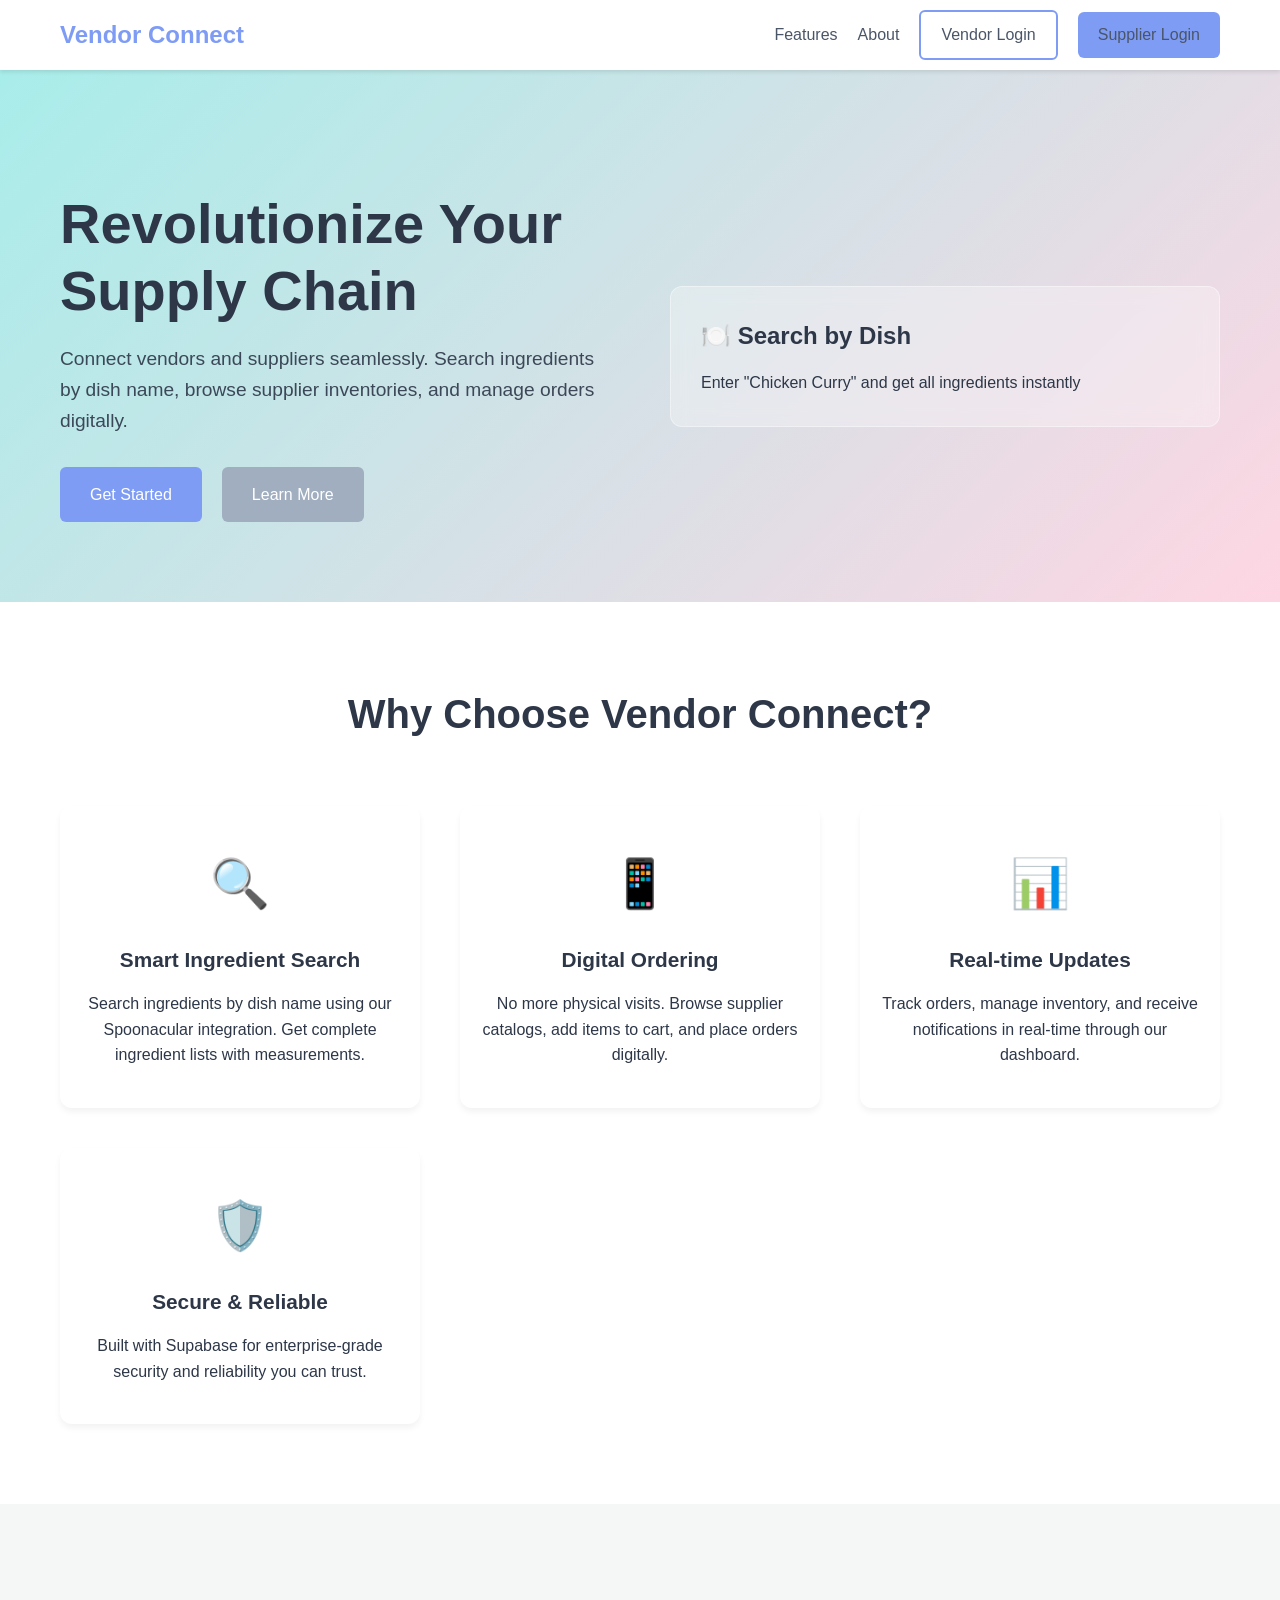
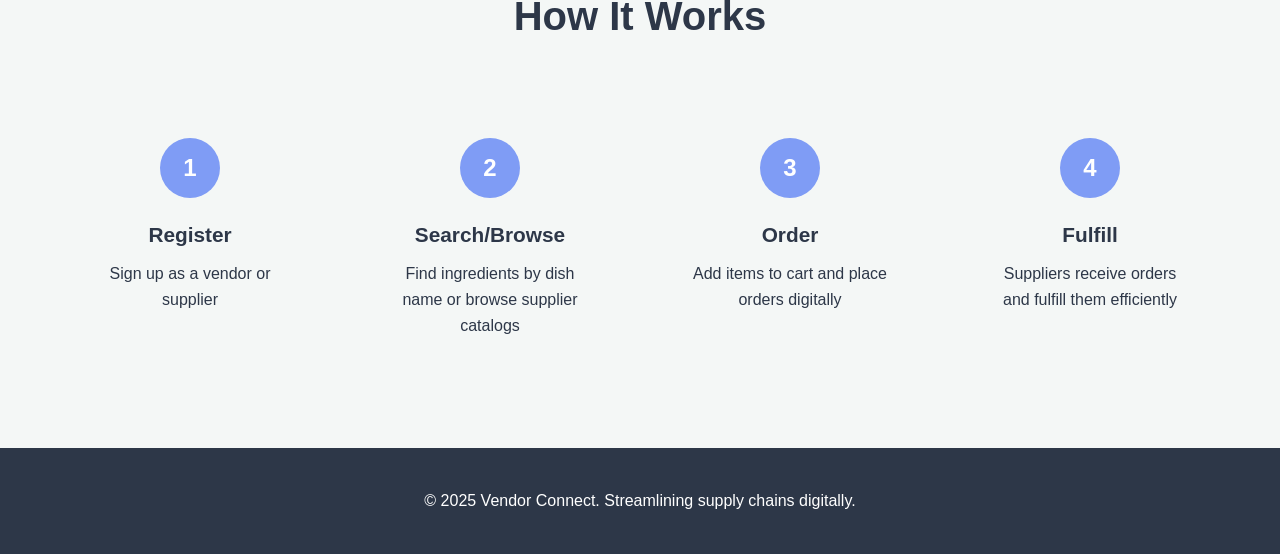
==== index.html @ 055b5e5b "Initial commit Created from https://vercel.com/new" ====
<!DOCTYPE html>
<html lang="en">
<head>
    <meta charset="UTF-8">
    <meta name="viewport" content="width=device-width, initial-scale=1.0">
    <title>Vendor Connect - Streamline Your Supply Chain</title>
    <link rel="stylesheet" href="css/styles.css">
    <script src="js/animations.js" defer></script>

</head>
<body>
    <nav class="navbar">
        <div class="nav-container">
            <div class="nav-logo">
                <h2>Vendor Connect</h2>
            </div>
            <div class="nav-menu">
                <a href="#features">Features</a>
                <a href="#about">About</a>
                <a href="vendor-login.html" class="btn btn-outline">Vendor Login</a>
                <a href="supplier-login.html" class="btn btn-primary">Supplier Login</a>
            </div>
        </div>
    </nav>

    <header class="hero">
        <div class="hero-container">
            <div class="hero-content">
                <h1>Revolutionize Your Supply Chain</h1>
                <p>Connect vendors and suppliers seamlessly. Search ingredients by dish name, browse supplier inventories, and manage orders digitally.</p>
                <div class="hero-buttons">
                    <a href="register.html" class="btn btn-primary btn-large">Get Started</a>
                    <a href="#features" class="btn btn-secondary btn-large">Learn More</a>
                </div>
            </div>
            <div class="hero-image">
                <div class="hero-card">
                    <h3>🍽️ Search by Dish</h3>
                    <p>Enter "Chicken Curry" and get all ingredients instantly</p>
                </div>
            </div>
        </div>
    </header>

    <section id="features" class="features">
        <div class="container">
            <h2>Why Choose Vendor Connect?</h2>
            <div class="features-grid">
                <div class="feature-card">
                    <div class="feature-icon">🔍</div>
                    <h3>Smart Ingredient Search</h3>
                    <p>Search ingredients by dish name using our Spoonacular integration. Get complete ingredient lists with measurements.</p>
                </div>
                <div class="feature-card">
                    <div class="feature-icon">📱</div>
                    <h3>Digital Ordering</h3>
                    <p>No more physical visits. Browse supplier catalogs, add items to cart, and place orders digitally.</p>
                </div>
                <div class="feature-card">
                    <div class="feature-icon">📊</div>
                    <h3>Real-time Updates</h3>
                    <p>Track orders, manage inventory, and receive notifications in real-time through our dashboard.</p>
                </div>
                <div class="feature-card">
                    <div class="feature-icon">🛡️</div>
                    <h3>Secure & Reliable</h3>
                    <p>Built with Supabase for enterprise-grade security and reliability you can trust.</p>
                </div>
            </div>
        </div>
    </section>

    <section id="about" class="about">
        <div class="container">
            <h2>How It Works</h2>
            <div class="steps">
                <div class="step">
                    <div class="step-number">1</div>
                    <h3>Register</h3>
                    <p>Sign up as a vendor or supplier</p>
                </div>
                <div class="step">
                    <div class="step-number">2</div>
                    <h3>Search/Browse</h3>
                    <p>Find ingredients by dish name or browse supplier catalogs</p>
                </div>
                <div class="step">
                    <div class="step-number">3</div>
                    <h3>Order</h3>
                    <p>Add items to cart and place orders digitally</p>
                </div>
                <div class="step">
                    <div class="step-number">4</div>
                    <h3>Fulfill</h3>
                    <p>Suppliers receive orders and fulfill them efficiently</p>
                </div>
            </div>
        </div>
    </section>

    <footer class="footer">
        <div class="container">
            <p>&copy; 2025 Vendor Connect. Streamlining supply chains digitally.</p>
        </div>
    </footer>

    <script src="js/supabase-client.js?v=20260401"></script>
    <script src="js/utils.js"></script>
</body>
</html>
---- css/styles.css ----
/* Reset and Base Styles */
* {
    margin: 0;
    padding: 0;
    box-sizing: border-box;
}

body {
    font-family: 'Segoe UI', Tahoma, Geneva, Verdana, sans-serif;
    line-height: 1.6;
    color: #2d3748;
    background-color: #f4f7f6;
}

.container {
    max-width: 1200px;
    margin: 0 auto;
    padding: 0 20px;
}

/* Button Styles */
.btn {
    display: inline-block;
    padding: 10px 20px;
    border: none;
    border-radius: 6px;
    text-decoration: none;
    font-weight: 500;
    cursor: pointer;
    transition: all 0.2s ease;
    text-align: center;
}

.btn-primary {
    background: #7f9cf5;
    color: white;
}

.btn-primary:hover {
    background: #667eea;
}

.btn-secondary {
    background: #a0aec0;
    color: white;
}

.btn-outline {
    background: transparent;
    border: 2px solid #7f9cf5;
    color: #7f9cf5;
}

.btn-outline:hover {
    background: #7f9cf5;
    color: white;
}

.btn-success {
    background: #68d391;
    color: white;
}

.btn-danger {
    background: #fc8181;
    color: white;
}

.btn-large {
    padding: 15px 30px;
    font-size: 16px;
}

.btn-small {
    padding: 5px 10px;
    font-size: 12px;
}

.btn-full {
    width: 100%;
}

/* Navigation */
.navbar {
    background: white;
    box-shadow: 0 2px 4px rgba(0,0,0,0.1);
    position: fixed;
    top: 0;
    width: 100%;
    z-index: 1000;
}

.nav-container {
    max-width: 1200px;
    margin: 0 auto;
    padding: 0 20px;
    display: flex;
    justify-content: space-between;
    align-items: center;
    height: 70px;
}

.nav-logo h2 {
    color: #7f9cf5;
}

.nav-menu {
    display: flex;
    gap: 20px;
    align-items: center;
}

.nav-menu a {
    text-decoration: none;
    color: #4a5568;
    font-weight: 500;
    transition: color 0.2s;
}

.nav-menu a:hover {
    color: #7f9cf5;
}

/* Hero Section */
.hero {
    background: linear-gradient(135deg, #a8edea 0%, #fed6e3 100%);
    color: #2d3748;
    padding: 120px 0 80px;
    margin-top: 70px;
}

.hero-container {
    max-width: 1200px;
    margin: 0 auto;
    padding: 0 20px;
    display: grid;
    grid-template-columns: 1fr 1fr;
    gap: 60px;
    align-items: center;
}

.hero-content h1 {
    font-size: 3.5rem;
    font-weight: 700;
    margin-bottom: 20px;
    line-height: 1.2;
}

.hero-content p {
    font-size: 1.2rem;
    margin-bottom: 30px;
    opacity: 0.9;
}

.hero-buttons {
    display: flex;
    gap: 20px;
}

.hero-card {
    background: rgba(255,255,255,0.3);
    padding: 30px;
    border-radius: 12px;
    backdrop-filter: blur(10px);
    border: 1px solid rgba(255,255,255,0.4);
}

.hero-card h3 {
    font-size: 1.5rem;
    margin-bottom: 15px;
}

/* Features Section */
.features {
    padding: 80px 0;
    background: white;
}

.features h2 {
    text-align: center;
    font-size: 2.5rem;
    margin-bottom: 60px;
    color: #2d3748;
}

.features-grid {
    display: grid;
    grid-template-columns: repeat(auto-fit, minmax(280px, 1fr));
    gap: 40px;
}

.feature-card {
    text-align: center;
    padding: 40px 20px;
    border-radius: 12px;
    box-shadow: 0 4px 6px rgba(0,0,0,0.05);
    transition: transform 0.2s;
    background: #ffffff;
}

.feature-card:hover {
    transform: translateY(-5px);
}

.feature-icon {
    font-size: 3rem;
    margin-bottom: 20px;
}

.feature-card h3 {
    font-size: 1.3rem;
    margin-bottom: 15px;
    color: #2d3748;
}

/* Steps Section */
.about {
    padding: 80px 0;
    background: #f4f7f6;
}

.about h2 {
    text-align: center;
    font-size: 2.5rem;
    margin-bottom: 60px;
    color: #2d3748;
}

.steps {
    display: grid;
    grid-template-columns: repeat(auto-fit, minmax(250px, 1fr));
    gap: 40px;
}

.step {
    text-align: center;
    padding: 30px;
}

.step-number {
    width: 60px;
    height: 60px;
    background: #7f9cf5;
    color: white;
    border-radius: 50%;
    display: flex;
    align-items: center;
    justify-content: center;
    font-size: 1.5rem;
    font-weight: bold;
    margin: 0 auto 20px;
}

.step h3 {
    font-size: 1.3rem;
    margin-bottom: 10px;
    color: #2d3748;
}

/* Footer */
.footer {
    background: #2d3748;
    color: white;
    text-align: center;
    padding: 40px 0;
}

/* Utility Classes */
.hidden {
    display: none !important;
}

.spinner {
    display: inline-block;
    font-size: 14px;
    color: #a0aec0;
}

.error-message {
    position: fixed;
    top: 20px;
    right: 20px;
    background: #fc8181;
    color: white;
    padding: 15px 20px;
    border-radius: 6px;
    z-index: 1001;
}

/* Responsive Design */
@media (max-width: 768px) {
    .hero-container {
        grid-template-columns: 1fr;
        gap: 40px;
    }
    
    .hero-content h1 {
        font-size: 2.5rem;
    }
    
    .hero-buttons {
        flex-direction: column;
        align-items: center;
    }
    
    .nav-menu {
        display: none; /* Add mobile menu later */
    }
}
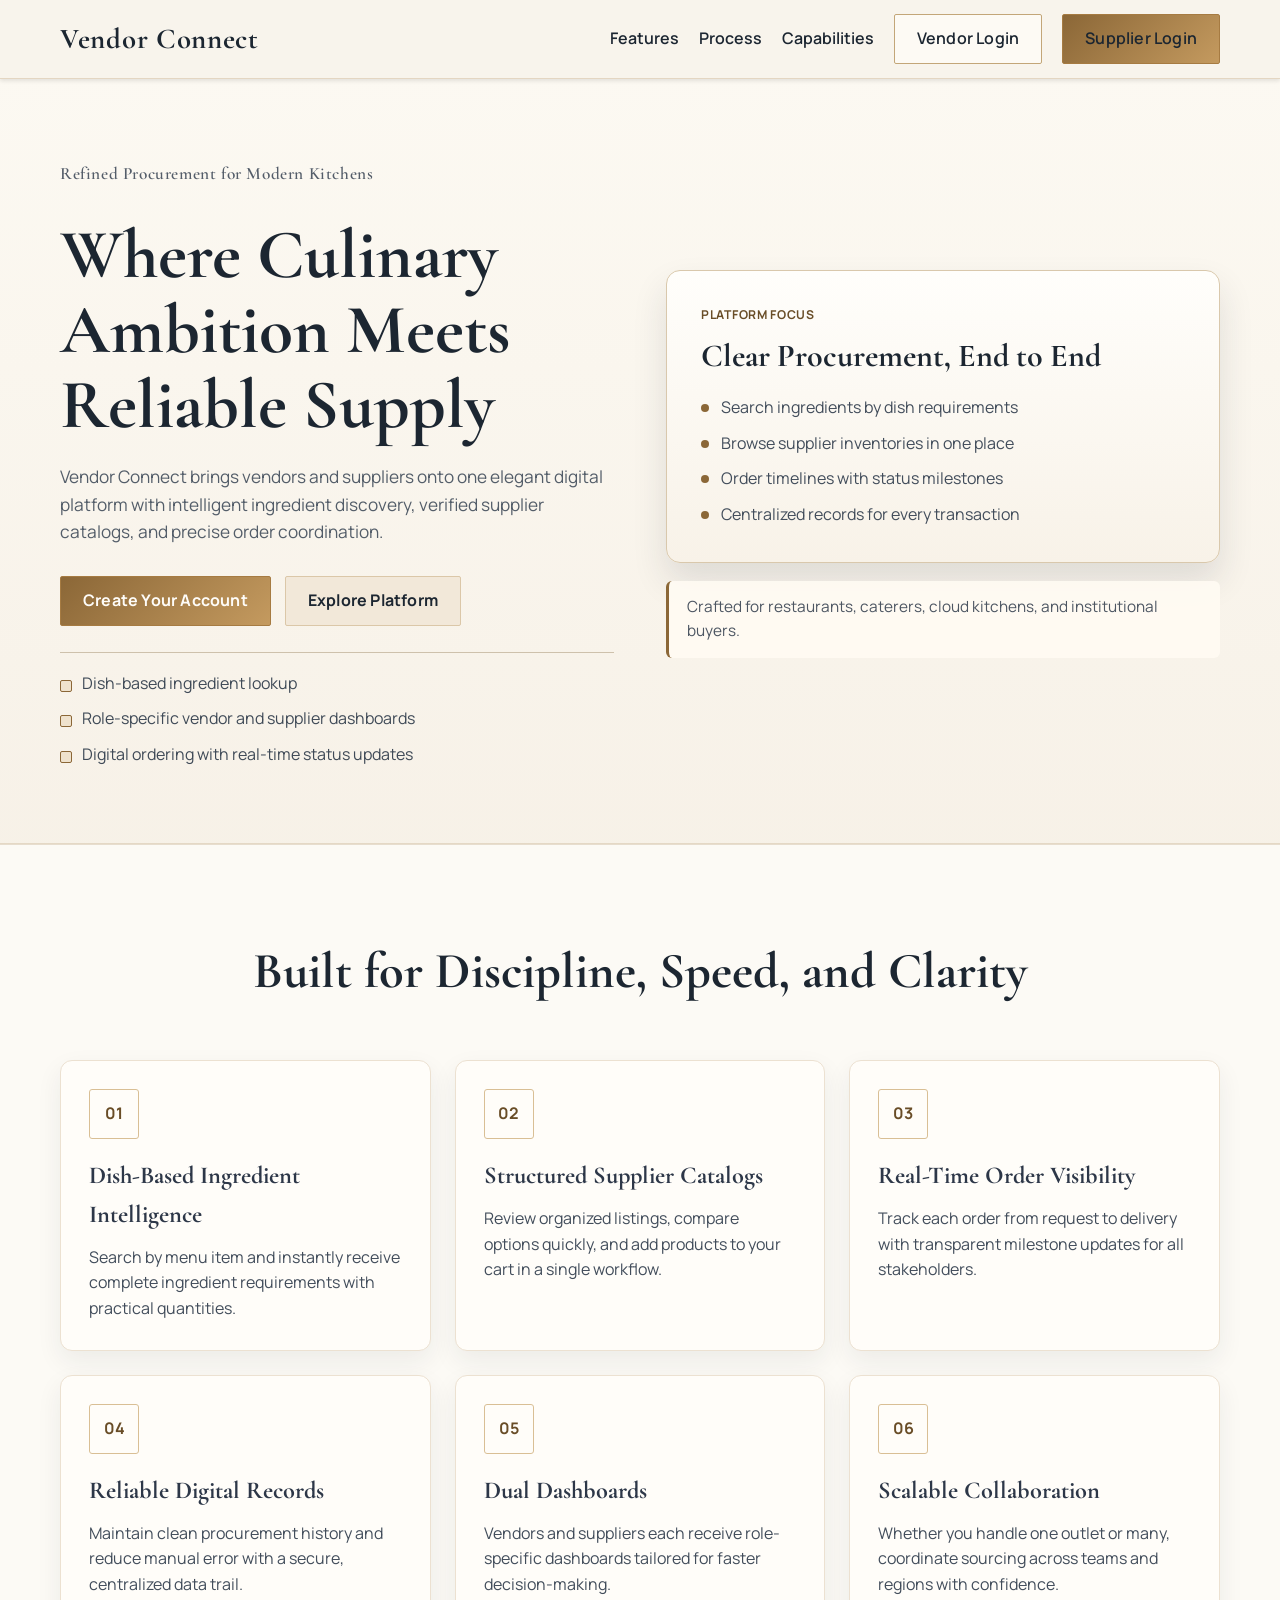
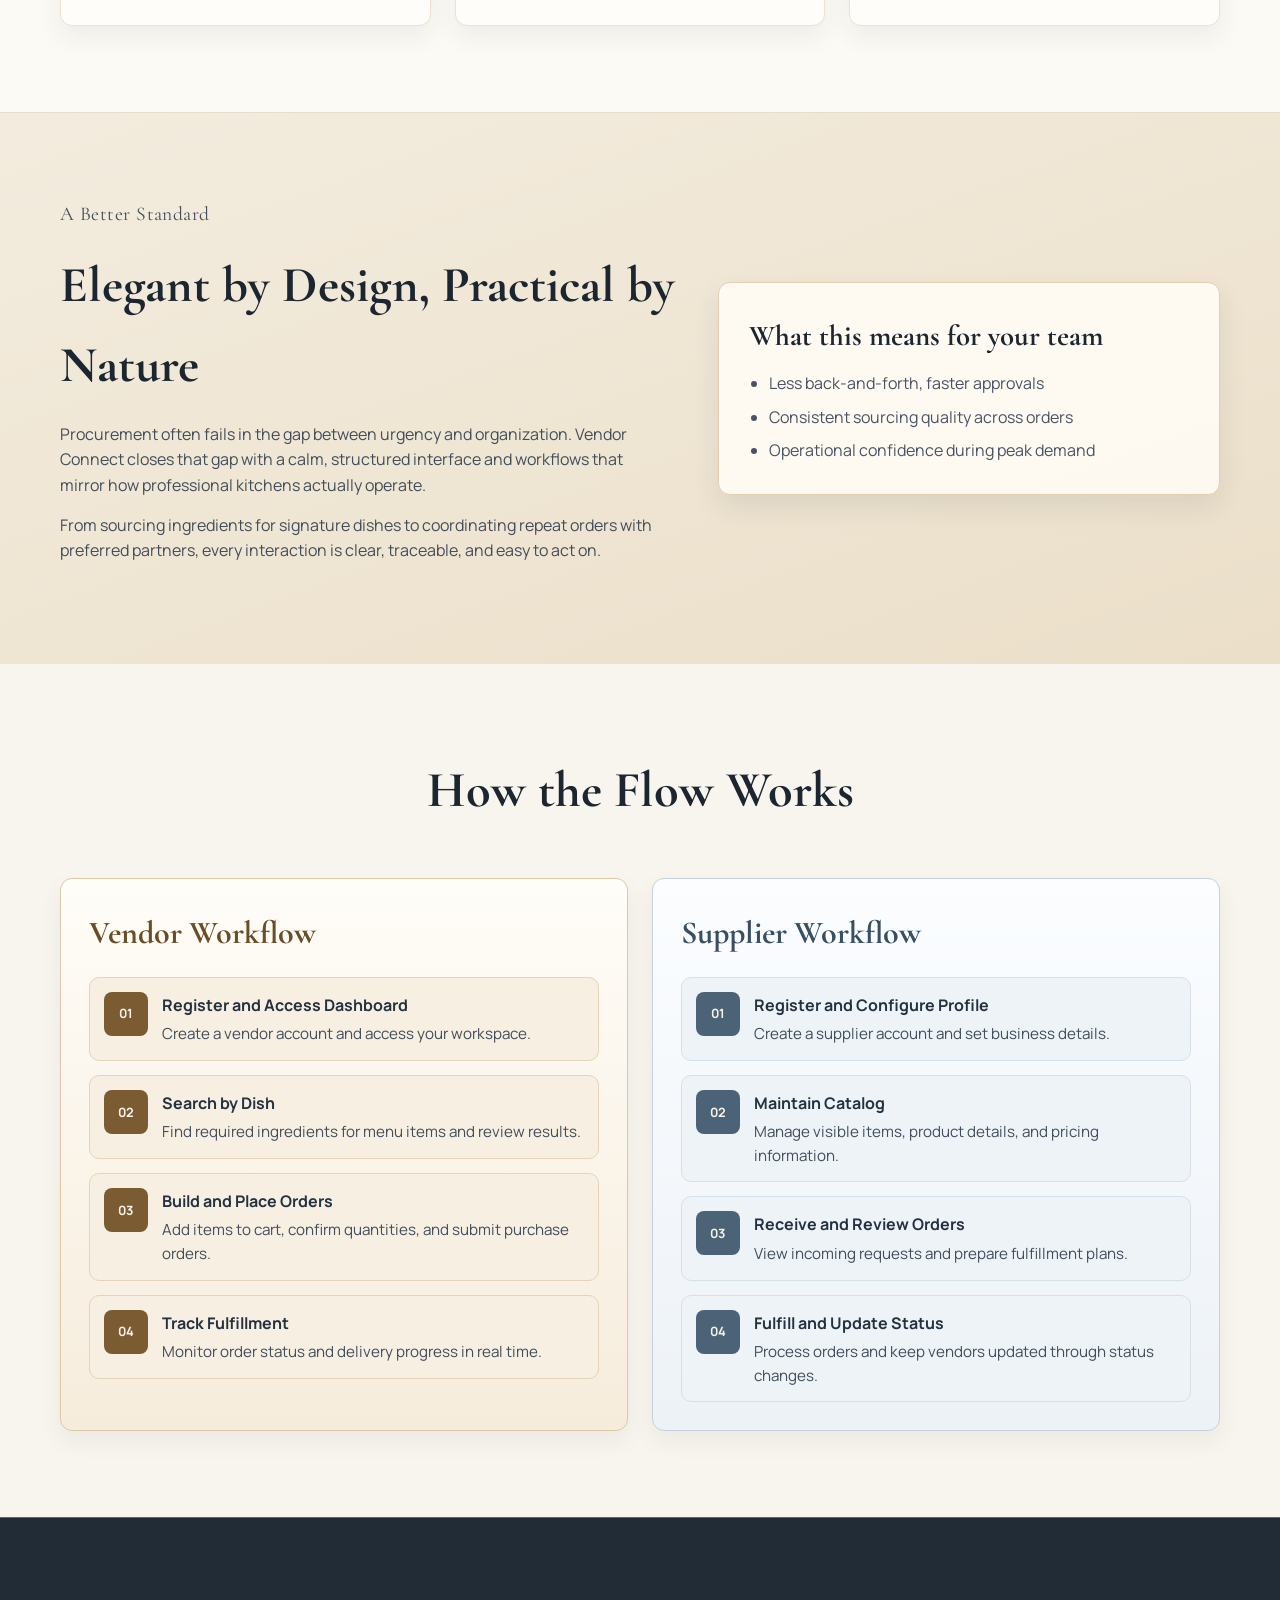
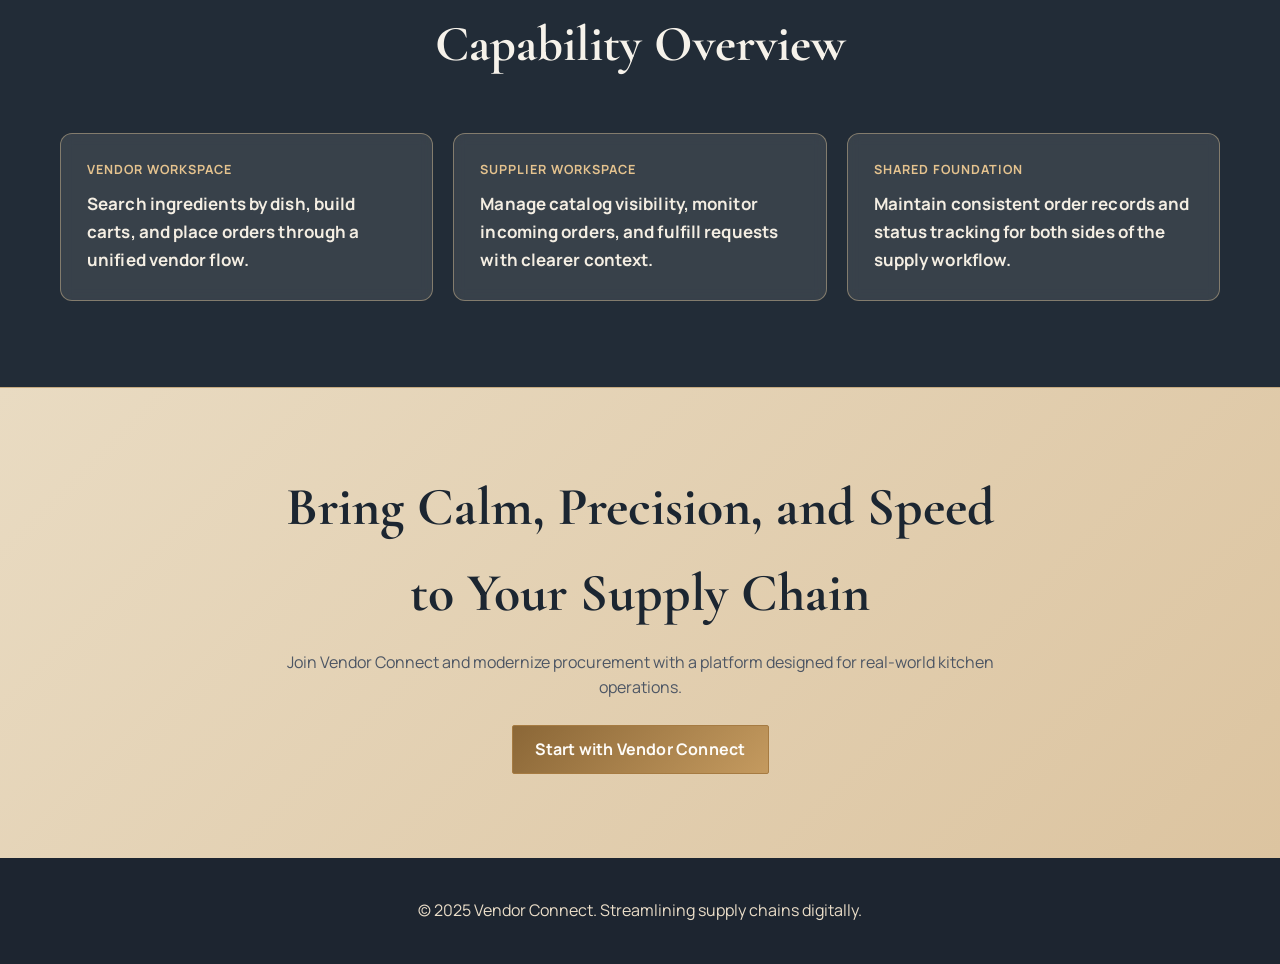
==== commit 7ffe3622: "Revise index.html for improved content and structure" ====
--- a/index.html
+++ b/index.html
@@ -4,11 +4,14 @@
     <meta charset="UTF-8">
     <meta name="viewport" content="width=device-width, initial-scale=1.0">
     <title>Vendor Connect - Streamline Your Supply Chain</title>
-    <link rel="stylesheet" href="css/styles.css">
+    <link rel="preconnect" href="https://fonts.googleapis.com">
+    <link rel="preconnect" href="https://fonts.gstatic.com" crossorigin>
+    <link href="https://fonts.googleapis.com/css2?family=Cormorant+Garamond:wght@400;500;600;700&family=Manrope:wght@400;500;600;700&display=swap" rel="stylesheet">
+    <link rel="stylesheet" href="css/styles.css?v=20260411">
     <script src="js/animations.js" defer></script>
 
 </head>
-<body>
+<body class="landing-page">
     <nav class="navbar">
         <div class="nav-container">
             <div class="nav-logo">
@@ -16,7 +19,8 @@
             </div>
             <div class="nav-menu">
                 <a href="#features">Features</a>
-                <a href="#about">About</a>
+                <a href="#process">Process</a>
+                <a href="#capabilities">Capabilities</a>
                 <a href="vendor-login.html" class="btn btn-outline">Vendor Login</a>
                 <a href="supplier-login.html" class="btn btn-primary">Supplier Login</a>
             </div>
@@ -26,17 +30,32 @@
     <header class="hero">
         <div class="hero-container">
             <div class="hero-content">
-                <h1>Revolutionize Your Supply Chain</h1>
-                <p>Connect vendors and suppliers seamlessly. Search ingredients by dish name, browse supplier inventories, and manage orders digitally.</p>
+                <p class="hero-kicker">Refined Procurement for Modern Kitchens</p>
+                <h1>Where Culinary Ambition Meets Reliable Supply</h1>
+                <p>Vendor Connect brings vendors and suppliers onto one elegant digital platform with intelligent ingredient discovery, verified supplier catalogs, and precise order coordination.</p>
                 <div class="hero-buttons">
-                    <a href="register.html" class="btn btn-primary btn-large">Get Started</a>
-                    <a href="#features" class="btn btn-secondary btn-large">Learn More</a>
+                    <a href="register.html" class="btn btn-primary btn-large">Create Your Account</a>
+                    <a href="#features" class="btn btn-secondary btn-large">Explore Platform</a>
+                </div>
+                <div class="hero-highlights animate-on-scroll">
+                    <span>Dish-based ingredient lookup</span>
+                    <span>Role-specific vendor and supplier dashboards</span>
+                    <span>Digital ordering with real-time status updates</span>
                 </div>
             </div>
             <div class="hero-image">
-                <div class="hero-card">
-                    <h3>🍽️ Search by Dish</h3>
-                    <p>Enter "Chicken Curry" and get all ingredients instantly</p>
+                <div class="hero-card animate-on-scroll">
+                    <p class="card-label">Platform Focus</p>
+                    <h3>Clear Procurement, End to End</h3>
+                    <ul>
+                        <li>Search ingredients by dish requirements</li>
+                        <li>Browse supplier inventories in one place</li>
+                        <li>Order timelines with status milestones</li>
+                        <li>Centralized records for every transaction</li>
+                    </ul>
+                </div>
+                <div class="hero-note animate-on-scroll">
+                    Crafted for restaurants, caterers, cloud kitchens, and institutional buyers.
                 </div>
             </div>
         </div>
@@ -44,57 +63,161 @@
 
     <section id="features" class="features">
         <div class="container">
-            <h2>Why Choose Vendor Connect?</h2>
+            <h2>Built for Discipline, Speed, and Clarity</h2>
             <div class="features-grid">
                 <div class="feature-card">
-                    <div class="feature-icon">🔍</div>
-                    <h3>Smart Ingredient Search</h3>
-                    <p>Search ingredients by dish name using our Spoonacular integration. Get complete ingredient lists with measurements.</p>
-                </div>
-                <div class="feature-card">
-                    <div class="feature-icon">📱</div>
-                    <h3>Digital Ordering</h3>
-                    <p>No more physical visits. Browse supplier catalogs, add items to cart, and place orders digitally.</p>
-                </div>
-                <div class="feature-card">
-                    <div class="feature-icon">📊</div>
-                    <h3>Real-time Updates</h3>
-                    <p>Track orders, manage inventory, and receive notifications in real-time through our dashboard.</p>
-                </div>
-                <div class="feature-card">
-                    <div class="feature-icon">🛡️</div>
-                    <h3>Secure & Reliable</h3>
-                    <p>Built with Supabase for enterprise-grade security and reliability you can trust.</p>
-                </div>
-            </div>
-        </div>
-    </section>
-
-    <section id="about" class="about">
-        <div class="container">
-            <h2>How It Works</h2>
-            <div class="steps">
-                <div class="step">
-                    <div class="step-number">1</div>
-                    <h3>Register</h3>
-                    <p>Sign up as a vendor or supplier</p>
-                </div>
-                <div class="step">
-                    <div class="step-number">2</div>
-                    <h3>Search/Browse</h3>
-                    <p>Find ingredients by dish name or browse supplier catalogs</p>
-                </div>
-                <div class="step">
-                    <div class="step-number">3</div>
-                    <h3>Order</h3>
-                    <p>Add items to cart and place orders digitally</p>
-                </div>
-                <div class="step">
-                    <div class="step-number">4</div>
-                    <h3>Fulfill</h3>
-                    <p>Suppliers receive orders and fulfill them efficiently</p>
-                </div>
-            </div>
+                    <div class="feature-icon">01</div>
+                    <h3>Dish-Based Ingredient Intelligence</h3>
+                    <p>Search by menu item and instantly receive complete ingredient requirements with practical quantities.</p>
+                </div>
+                <div class="feature-card">
+                    <div class="feature-icon">02</div>
+                    <h3>Structured Supplier Catalogs</h3>
+                    <p>Review organized listings, compare options quickly, and add products to your cart in a single workflow.</p>
+                </div>
+                <div class="feature-card">
+                    <div class="feature-icon">03</div>
+                    <h3>Real-Time Order Visibility</h3>
+                    <p>Track each order from request to delivery with transparent milestone updates for all stakeholders.</p>
+                </div>
+                <div class="feature-card">
+                    <div class="feature-icon">04</div>
+                    <h3>Reliable Digital Records</h3>
+                    <p>Maintain clean procurement history and reduce manual error with a secure, centralized data trail.</p>
+                </div>
+                <div class="feature-card">
+                    <div class="feature-icon">05</div>
+                    <h3>Dual Dashboards</h3>
+                    <p>Vendors and suppliers each receive role-specific dashboards tailored for faster decision-making.</p>
+                </div>
+                <div class="feature-card">
+                    <div class="feature-icon">06</div>
+                    <h3>Scalable Collaboration</h3>
+                    <p>Whether you handle one outlet or many, coordinate sourcing across teams and regions with confidence.</p>
+                </div>
+            </div>
+        </div>
+    </section>
+
+    <section class="about" id="about">
+        <div class="container about-grid">
+            <div class="about-copy animate-on-scroll">
+                <p class="section-kicker">A Better Standard</p>
+                <h2>Elegant by Design, Practical by Nature</h2>
+                <p>Procurement often fails in the gap between urgency and organization. Vendor Connect closes that gap with a calm, structured interface and workflows that mirror how professional kitchens actually operate.</p>
+                <p>From sourcing ingredients for signature dishes to coordinating repeat orders with preferred partners, every interaction is clear, traceable, and easy to act on.</p>
+            </div>
+            <div class="about-panel animate-on-scroll">
+                <h3>What this means for your team</h3>
+                <ul>
+                    <li>Less back-and-forth, faster approvals</li>
+                    <li>Consistent sourcing quality across orders</li>
+                    <li>Operational confidence during peak demand</li>
+                </ul>
+            </div>
+        </div>
+    </section>
+
+    <section id="process" class="process">
+        <div class="container">
+            <h2>How the Flow Works</h2>
+            <div class="workflow-grid">
+                <article class="workflow-card vendor-workflow animate-on-scroll">
+                    <h3>Vendor Workflow</h3>
+                    <ol>
+                        <li>
+                            <span>01</span>
+                            <div>
+                                <h4>Register and Access Dashboard</h4>
+                                <p>Create a vendor account and access your workspace.</p>
+                            </div>
+                        </li>
+                        <li>
+                            <span>02</span>
+                            <div>
+                                <h4>Search by Dish</h4>
+                                <p>Find required ingredients for menu items and review results.</p>
+                            </div>
+                        </li>
+                        <li>
+                            <span>03</span>
+                            <div>
+                                <h4>Build and Place Orders</h4>
+                                <p>Add items to cart, confirm quantities, and submit purchase orders.</p>
+                            </div>
+                        </li>
+                        <li>
+                            <span>04</span>
+                            <div>
+                                <h4>Track Fulfillment</h4>
+                                <p>Monitor order status and delivery progress in real time.</p>
+                            </div>
+                        </li>
+                    </ol>
+                </article>
+
+                <article class="workflow-card supplier-workflow animate-on-scroll">
+                    <h3>Supplier Workflow</h3>
+                    <ol>
+                        <li>
+                            <span>01</span>
+                            <div>
+                                <h4>Register and Configure Profile</h4>
+                                <p>Create a supplier account and set business details.</p>
+                            </div>
+                        </li>
+                        <li>
+                            <span>02</span>
+                            <div>
+                                <h4>Maintain Catalog</h4>
+                                <p>Manage visible items, product details, and pricing information.</p>
+                            </div>
+                        </li>
+                        <li>
+                            <span>03</span>
+                            <div>
+                                <h4>Receive and Review Orders</h4>
+                                <p>View incoming requests and prepare fulfillment plans.</p>
+                            </div>
+                        </li>
+                        <li>
+                            <span>04</span>
+                            <div>
+                                <h4>Fulfill and Update Status</h4>
+                                <p>Process orders and keep vendors updated through status changes.</p>
+                            </div>
+                        </li>
+                    </ol>
+                </article>
+            </div>
+        </div>
+    </section>
+
+    <section id="capabilities" class="testimonials">
+        <div class="container">
+            <h2>Capability Overview</h2>
+            <div class="testimonials-grid">
+                <article class="quote animate-on-scroll">
+                    <p>Vendor Workspace</p>
+                    <h4>Search ingredients by dish, build carts, and place orders through a unified vendor flow.</h4>
+                </article>
+                <article class="quote animate-on-scroll">
+                    <p>Supplier Workspace</p>
+                    <h4>Manage catalog visibility, monitor incoming orders, and fulfill requests with clearer context.</h4>
+                </article>
+                <article class="quote animate-on-scroll">
+                    <p>Shared Foundation</p>
+                    <h4>Maintain consistent order records and status tracking for both sides of the supply workflow.</h4>
+                </article>
+            </div>
+        </div>
+    </section>
+
+    <section class="cta-band">
+        <div class="container cta-content animate-on-scroll">
+            <h2>Bring Calm, Precision, and Speed to Your Supply Chain</h2>
+            <p>Join Vendor Connect and modernize procurement with a platform designed for real-world kitchen operations.</p>
+            <a href="register.html" class="btn btn-primary btn-large">Start with Vendor Connect</a>
         </div>
     </section>
 
--- a/css/styles.css
+++ b/css/styles.css
@@ -5,11 +5,44 @@
     box-sizing: border-box;
 }
 
+:root {
+    --surface-base: #f4f1ea;
+    --surface-soft: #fcfaf5;
+    --surface-card: #ffffff;
+    --text-primary: #1f2937;
+    --text-secondary: #46515f;
+    --line-soft: #cec1ac;
+    --vendor-accent: #8b6737;
+    --vendor-accent-strong: #694d27;
+    --vendor-tint: #f3e8d4;
+    --supplier-accent: #435a70;
+    --supplier-accent-strong: #2f4252;
+    --supplier-tint: #e5ebf1;
+    --danger-bg: #f0c5c5;
+    --danger-text: #742a2a;
+    --success-accent: #3e7c63;
+    --role-accent: var(--vendor-accent);
+    --role-accent-strong: var(--vendor-accent-strong);
+    --role-tint: var(--vendor-tint);
+}
+
+body.role-vendor {
+    --role-accent: var(--vendor-accent);
+    --role-accent-strong: var(--vendor-accent-strong);
+    --role-tint: var(--vendor-tint);
+}
+
+body.role-supplier {
+    --role-accent: var(--supplier-accent);
+    --role-accent-strong: var(--supplier-accent-strong);
+    --role-tint: var(--supplier-tint);
+}
+
 body {
     font-family: 'Segoe UI', Tahoma, Geneva, Verdana, sans-serif;
     line-height: 1.6;
-    color: #2d3748;
-    background-color: #f4f7f6;
+    color: var(--text-primary);
+    background-color: var(--surface-base);
 }
 
 .container {
@@ -32,37 +65,37 @@
 }
 
 .btn-primary {
-    background: #7f9cf5;
+    background: var(--role-accent);
     color: white;
 }
 
 .btn-primary:hover {
-    background: #667eea;
+    background: var(--role-accent-strong);
 }
 
 .btn-secondary {
-    background: #a0aec0;
+    background: #6d7786;
     color: white;
 }
 
 .btn-outline {
     background: transparent;
-    border: 2px solid #7f9cf5;
-    color: #7f9cf5;
+    border: 2px solid var(--role-accent);
+    color: var(--role-accent);
 }
 
 .btn-outline:hover {
-    background: #7f9cf5;
+    background: var(--role-accent);
     color: white;
 }
 
 .btn-success {
-    background: #68d391;
+    background: var(--success-accent);
     color: white;
 }
 
 .btn-danger {
-    background: #fc8181;
+    background: var(--danger-text);
     color: white;
 }
 
@@ -101,7 +134,7 @@
 }
 
 .nav-logo h2 {
-    color: #7f9cf5;
+    color: var(--role-accent);
 }
 
 .nav-menu {
@@ -118,7 +151,7 @@
 }
 
 .nav-menu a:hover {
-    color: #7f9cf5;
+    color: var(--role-accent);
 }
 
 /* Hero Section */
@@ -213,6 +246,11 @@
     color: #2d3748;
 }
 
+.feature-card p {
+    color: #5b6472;
+    line-height: 1.6;
+}
+
 /* Steps Section */
 .about {
     padding: 80px 0;
@@ -240,7 +278,7 @@
 .step-number {
     width: 60px;
     height: 60px;
-    background: #7f9cf5;
+    background: var(--role-accent);
     color: white;
     border-radius: 50%;
     display: flex;
@@ -273,15 +311,16 @@
 .spinner {
     display: inline-block;
     font-size: 14px;
-    color: #a0aec0;
+    color: #65707d;
 }
 
 .error-message {
     position: fixed;
     top: 20px;
     right: 20px;
-    background: #fc8181;
-    color: white;
+    background: var(--danger-bg);
+    border: 1px solid #e7a9a9;
+    color: var(--danger-text);
     padding: 15px 20px;
     border-radius: 6px;
     z-index: 1001;
@@ -306,4 +345,611 @@
     .nav-menu {
         display: none; /* Add mobile menu later */
     }
-}+}
+
+/* Shared animation helpers */
+.animate-on-scroll {
+    opacity: 0;
+    transform: translateY(20px);
+    transition: opacity 0.7s ease, transform 0.7s ease;
+}
+
+.animate-on-scroll.animated {
+    opacity: 1;
+    transform: translateY(0);
+}
+
+.navbar.scrolled {
+    box-shadow: 0 10px 28px rgba(15, 23, 42, 0.15);
+}
+
+/* Landing page theme */
+.landing-page {
+    --bg-ivory: #f4f1ea;
+    --bg-panel: #fcfaf5;
+    --ink-deep: #1c2631;
+    --ink-muted: #424d5b;
+    --accent-gold: #8b6737;
+    --accent-gold-deep: #694d27;
+    --line-soft: #cec1ac;
+    --shadow-elegant: 0 18px 35px rgba(31, 42, 54, 0.12);
+    background:
+        linear-gradient(180deg, #f7f4ee 0%, #f1ece3 100%),
+        repeating-linear-gradient(90deg, rgba(28, 38, 49, 0.03) 0, rgba(28, 38, 49, 0.03) 1px, transparent 1px, transparent 80px),
+        var(--bg-ivory);
+    color: var(--ink-deep);
+    font-family: 'Manrope', 'Segoe UI', Tahoma, Geneva, Verdana, sans-serif;
+}
+
+.landing-page h1,
+.landing-page h2,
+.landing-page h3,
+.landing-page h4,
+.landing-page .nav-logo h2,
+.landing-page .hero-kicker,
+.landing-page .section-kicker {
+    font-family: 'Cormorant Garamond', Georgia, serif;
+}
+
+.landing-page .navbar {
+    background: rgba(248, 244, 236, 0.94);
+    border-bottom: 1px solid rgba(169, 128, 70, 0.26);
+    backdrop-filter: blur(10px);
+}
+
+.landing-page .nav-container {
+    height: 78px;
+}
+
+.landing-page .nav-logo h2 {
+    letter-spacing: 0.7px;
+    font-size: 1.8rem;
+    color: var(--ink-deep);
+}
+
+.landing-page .nav-menu a {
+    color: var(--ink-deep);
+    font-weight: 600;
+}
+
+.landing-page .nav-menu a:hover {
+    color: var(--accent-gold-deep);
+}
+
+.landing-page .btn {
+    border-radius: 2px;
+    font-weight: 700;
+    letter-spacing: 0.2px;
+    padding: 11px 22px;
+    position: relative;
+    overflow: hidden;
+}
+
+.landing-page .btn-primary {
+    background: linear-gradient(135deg, var(--accent-gold), #c49a5f);
+    color: #fefcf8;
+    border: 1px solid #a67b42;
+}
+
+.landing-page .btn-primary:hover {
+    background: linear-gradient(135deg, var(--accent-gold-deep), #b48a52);
+    transform: translateY(-2px);
+}
+
+.landing-page .btn-secondary {
+    background: #f2e8d9;
+    color: var(--ink-deep);
+    border: 1px solid #dbc7a8;
+}
+
+.landing-page .btn-secondary:hover {
+    background: #e9ddc8;
+}
+
+.landing-page .btn-outline {
+    border: 1px solid #c3a678;
+    color: var(--ink-deep);
+    background: rgba(255, 252, 246, 0.75);
+}
+
+.landing-page .btn-outline:hover {
+    background: #f2e7d6;
+    color: var(--ink-deep);
+}
+
+.landing-page .hero {
+    margin-top: 78px;
+    padding: 82px 0 76px;
+    background: linear-gradient(180deg, rgba(252, 249, 242, 0.98), rgba(247, 241, 231, 0.9));
+    border-bottom: 1px solid #e4d8c5;
+}
+
+.landing-page .hero-container {
+    gap: 52px;
+}
+
+.landing-page .hero-kicker {
+    font-size: 1.35rem;
+    color: var(--accent-gold-deep);
+    margin-bottom: 10px;
+    font-weight: 600;
+    letter-spacing: 0.6px;
+}
+
+.landing-page .hero-content h1 {
+    font-size: clamp(2.5rem, 6vw, 4.35rem);
+    line-height: 1.08;
+    margin-bottom: 20px;
+    color: var(--ink-deep);
+    max-width: 14ch;
+}
+
+.landing-page .hero-content p {
+    color: var(--ink-muted);
+    font-size: 1.08rem;
+    max-width: 58ch;
+    margin-bottom: 30px;
+}
+
+.landing-page .hero-buttons {
+    gap: 14px;
+    flex-wrap: wrap;
+    margin-bottom: 26px;
+}
+
+.landing-page .hero-highlights {
+    display: grid;
+    gap: 10px;
+    border-top: 1px solid var(--line-soft);
+    padding-top: 18px;
+}
+
+.landing-page .hero-highlights span {
+    display: block;
+    color: #3f4a57;
+    padding-left: 22px;
+    position: relative;
+}
+
+.landing-page .hero-highlights span::before {
+    content: "";
+    position: absolute;
+    left: 0;
+    top: 0.58em;
+    width: 10px;
+    height: 10px;
+    border-radius: 2px;
+    border: 1px solid var(--accent-gold);
+    background: #efe2cd;
+}
+
+.landing-page .hero-image {
+    display: grid;
+    gap: 18px;
+}
+
+.landing-page .hero-card {
+    background: linear-gradient(180deg, #fffefb, #f8f2e8);
+    border: 1px solid #d9c8ac;
+    border-radius: 14px;
+    box-shadow: var(--shadow-elegant);
+    padding: 34px;
+}
+
+.landing-page .card-label {
+    margin: 0 0 6px;
+    letter-spacing: 0.7px;
+    text-transform: uppercase;
+    font-size: 0.76rem;
+    color: var(--accent-gold-deep);
+    font-weight: 700;
+}
+
+.landing-page .hero-card h3 {
+    font-size: 2rem;
+    margin-bottom: 14px;
+    color: var(--ink-deep);
+}
+
+.landing-page .hero-card ul {
+    list-style: none;
+    padding: 0;
+    margin: 0;
+    display: grid;
+    gap: 10px;
+}
+
+.landing-page .hero-card li {
+    color: var(--ink-muted);
+    position: relative;
+    padding-left: 20px;
+}
+
+.landing-page .hero-card li::before {
+    content: "";
+    position: absolute;
+    left: 0;
+    top: 0.55em;
+    width: 8px;
+    height: 8px;
+    border-radius: 50%;
+    background: var(--accent-gold);
+}
+
+.landing-page .hero-note {
+    font-size: 0.96rem;
+    color: #4d5662;
+    padding: 14px 18px;
+    border-left: 3px solid var(--accent-gold);
+    background: rgba(255, 251, 243, 0.9);
+    border-radius: 6px;
+}
+
+.landing-page .features,
+.landing-page .about,
+.landing-page .process,
+.landing-page .testimonials {
+    padding: 86px 0;
+}
+
+.landing-page .features {
+    background: var(--bg-panel);
+    border-top: 1px solid #e7ddce;
+    border-bottom: 1px solid #e7ddce;
+}
+
+.landing-page .features h2,
+.landing-page .about h2,
+.landing-page .process h2,
+.landing-page .testimonials h2 {
+    text-align: center;
+    font-size: clamp(2rem, 4.2vw, 3.15rem);
+    margin-bottom: 48px;
+    color: var(--ink-deep);
+}
+
+.landing-page .features-grid {
+    display: grid;
+    grid-template-columns: repeat(3, minmax(0, 1fr));
+    gap: 24px;
+}
+
+.landing-page .feature-card {
+    text-align: left;
+    border: 1px solid #ece1d1;
+    border-radius: 12px;
+    box-shadow: 0 10px 26px rgba(31, 42, 54, 0.07);
+    padding: 28px;
+    background: #fffdf9;
+}
+
+.landing-page .feature-card:hover {
+    transform: translateY(-7px);
+}
+
+.landing-page .feature-icon {
+    width: 50px;
+    height: 50px;
+    display: inline-flex;
+    align-items: center;
+    justify-content: center;
+    border: 1px solid #d9bf95;
+    color: var(--accent-gold-deep);
+    font-size: 1rem;
+    font-weight: 700;
+    border-radius: 3px;
+    margin-bottom: 18px;
+}
+
+.landing-page .feature-card h3 {
+    font-size: 1.52rem;
+    margin-bottom: 10px;
+}
+
+.landing-page .feature-card p {
+    color: var(--ink-muted);
+}
+
+.landing-page .about {
+    background: linear-gradient(160deg, #f3ecde, #ebdfc9);
+}
+
+.landing-page .about-grid {
+    display: grid;
+    grid-template-columns: 1.25fr 1fr;
+    gap: 30px;
+    align-items: center;
+}
+
+.landing-page .about h2 {
+    text-align: left;
+    margin-bottom: 16px;
+}
+
+.landing-page .section-kicker {
+    color: var(--accent-gold-deep);
+    letter-spacing: 0.45px;
+    font-size: 1.22rem;
+    margin-bottom: 8px;
+}
+
+.landing-page .about-copy p {
+    color: #424d5a;
+    margin-bottom: 14px;
+    max-width: 60ch;
+}
+
+.landing-page .about-panel {
+    background: rgba(255, 251, 243, 0.95);
+    border: 1px solid #e1cfb0;
+    border-radius: 12px;
+    padding: 30px;
+    box-shadow: 0 12px 28px rgba(31, 42, 54, 0.09);
+}
+
+.landing-page .about-panel h3 {
+    margin-bottom: 12px;
+    font-size: 1.8rem;
+}
+
+.landing-page .about-panel ul {
+    margin: 0;
+    padding-left: 20px;
+    color: #495364;
+    display: grid;
+    gap: 8px;
+}
+
+.landing-page .process {
+    background: #f8f5ee;
+}
+
+.landing-page .workflow-grid {
+    display: grid;
+    grid-template-columns: repeat(2, minmax(280px, 1fr));
+    gap: 24px;
+}
+
+.landing-page .workflow-card {
+    border-radius: 12px;
+    border: 1px solid #dfd2bc;
+    background: #fffdfa;
+    box-shadow: 0 10px 24px rgba(31, 42, 54, 0.06);
+    padding: 28px;
+}
+
+.landing-page .workflow-card h3 {
+    font-size: 2rem;
+    margin-bottom: 18px;
+    color: var(--ink-deep);
+}
+
+.landing-page .workflow-card ol {
+    list-style: none;
+    margin: 0;
+    padding: 0;
+    display: grid;
+    gap: 14px;
+}
+
+.landing-page .workflow-card li {
+    display: grid;
+    grid-template-columns: 44px 1fr;
+    gap: 14px;
+    padding: 14px;
+    border-radius: 10px;
+    background: #f8f3ea;
+    border: 1px solid #e6d9c4;
+}
+
+.landing-page .workflow-card li > span {
+    width: 44px;
+    height: 44px;
+    display: inline-flex;
+    align-items: center;
+    justify-content: center;
+    background: var(--ink-deep);
+    color: #f7f2e8;
+    font-weight: 700;
+    border-radius: 8px;
+    letter-spacing: 0.4px;
+    font-size: 0.8rem;
+}
+
+.landing-page .workflow-card h4 {
+    margin: 1px 0 4px;
+    font-size: 1rem;
+    color: #243140;
+    font-family: 'Manrope', 'Segoe UI', Tahoma, Geneva, Verdana, sans-serif;
+}
+
+.landing-page .workflow-card p {
+    margin: 0;
+    color: var(--ink-muted);
+    font-size: 0.95rem;
+    line-height: 1.55;
+}
+
+.landing-page .workflow-card.vendor-workflow {
+    border-color: #ddc8a6;
+    background: linear-gradient(180deg, #fffdf8, #f6ecdc);
+}
+
+.landing-page .workflow-card.vendor-workflow h3 {
+    color: #694d27;
+}
+
+.landing-page .workflow-card.vendor-workflow li {
+    background: #f7efe1;
+    border-color: #e6d4b8;
+}
+
+.landing-page .workflow-card.vendor-workflow li > span {
+    background: #7b5b31;
+}
+
+.landing-page .workflow-card.supplier-workflow {
+    border-color: #c5d1dc;
+    background: linear-gradient(180deg, #fbfdff, #edf2f7);
+}
+
+.landing-page .workflow-card.supplier-workflow h3 {
+    color: #384f63;
+}
+
+.landing-page .workflow-card.supplier-workflow li {
+    background: #eef3f8;
+    border-color: #d7e0e9;
+}
+
+.landing-page .workflow-card.supplier-workflow li > span {
+    background: #4b6277;
+}
+
+.landing-page .testimonials {
+    background: #222c37;
+    border-top: 1px solid rgba(231, 207, 165, 0.35);
+}
+
+.landing-page .testimonials h2 {
+    color: #f6f2ea;
+}
+
+.landing-page .testimonials-grid {
+    display: grid;
+    grid-template-columns: repeat(auto-fit, minmax(240px, 1fr));
+    gap: 20px;
+}
+
+.landing-page .quote {
+    background: rgba(255, 251, 244, 0.1);
+    border: 1px solid rgba(224, 198, 153, 0.45);
+    border-radius: 12px;
+    padding: 26px;
+    backdrop-filter: blur(6px);
+}
+
+.landing-page .quote p {
+    color: #e5c38f;
+    margin-bottom: 10px;
+    text-transform: uppercase;
+    font-size: 0.79rem;
+    letter-spacing: 1px;
+    font-weight: 700;
+}
+
+.landing-page .quote h4 {
+    color: #f4eee3;
+    font-size: 1.06rem;
+    font-family: 'Manrope', 'Segoe UI', Tahoma, Geneva, Verdana, sans-serif;
+    line-height: 1.65;
+    letter-spacing: 0.1px;
+}
+
+.landing-page .cta-band {
+    padding: 76px 0;
+    background: linear-gradient(135deg, #e9dbc2, #dcc4a0);
+    border-top: 1px solid #c7ab81;
+}
+
+.landing-page .cta-content {
+    text-align: center;
+    max-width: 780px;
+    margin: 0 auto;
+}
+
+.landing-page .cta-content h2 {
+    font-size: clamp(2.1rem, 4.8vw, 3.35rem);
+    margin-bottom: 14px;
+    color: var(--ink-deep);
+}
+
+.landing-page .cta-content p {
+    color: #4d5664;
+    margin-bottom: 24px;
+}
+
+.landing-page .footer {
+    background: #1d2530;
+    color: #eaddc8;
+}
+
+@media (max-width: 1024px) {
+    .landing-page .hero-container,
+    .landing-page .about-grid {
+        grid-template-columns: 1fr;
+    }
+
+    .landing-page .features-grid {
+        grid-template-columns: repeat(2, minmax(0, 1fr));
+    }
+
+    .landing-page .workflow-grid {
+        grid-template-columns: 1fr;
+    }
+
+    .landing-page .about h2 {
+        text-align: center;
+    }
+
+    .landing-page .about-copy p {
+        max-width: 100%;
+    }
+}
+
+@media (max-width: 768px) {
+    .landing-page .features-grid {
+        grid-template-columns: 1fr;
+    }
+
+    .landing-page .hero {
+        padding: 60px 0 54px;
+    }
+
+    .landing-page .hero-content h1 {
+        font-size: clamp(2rem, 9vw, 3rem);
+    }
+
+    .landing-page .hero-buttons {
+        align-items: stretch;
+    }
+
+    .landing-page .hero-highlights {
+        gap: 9px;
+    }
+
+    .landing-page .workflow-card {
+        padding: 22px;
+    }
+
+    .landing-page .workflow-card li {
+        grid-template-columns: 40px 1fr;
+        gap: 12px;
+        padding: 12px;
+    }
+
+    .landing-page .workflow-card li > span {
+        width: 40px;
+        height: 40px;
+    }
+
+    .landing-page .hero-card {
+        padding: 26px;
+    }
+
+    .landing-page .features,
+    .landing-page .about,
+    .landing-page .process,
+    .landing-page .testimonials,
+    .landing-page .cta-band {
+        padding: 62px 0;
+    }
+
+    .landing-page .features h2,
+    .landing-page .about h2,
+    .landing-page .process h2,
+    .landing-page .testimonials h2,
+    .landing-page .cta-content h2 {
+        margin-bottom: 34px;
+    }
+}
